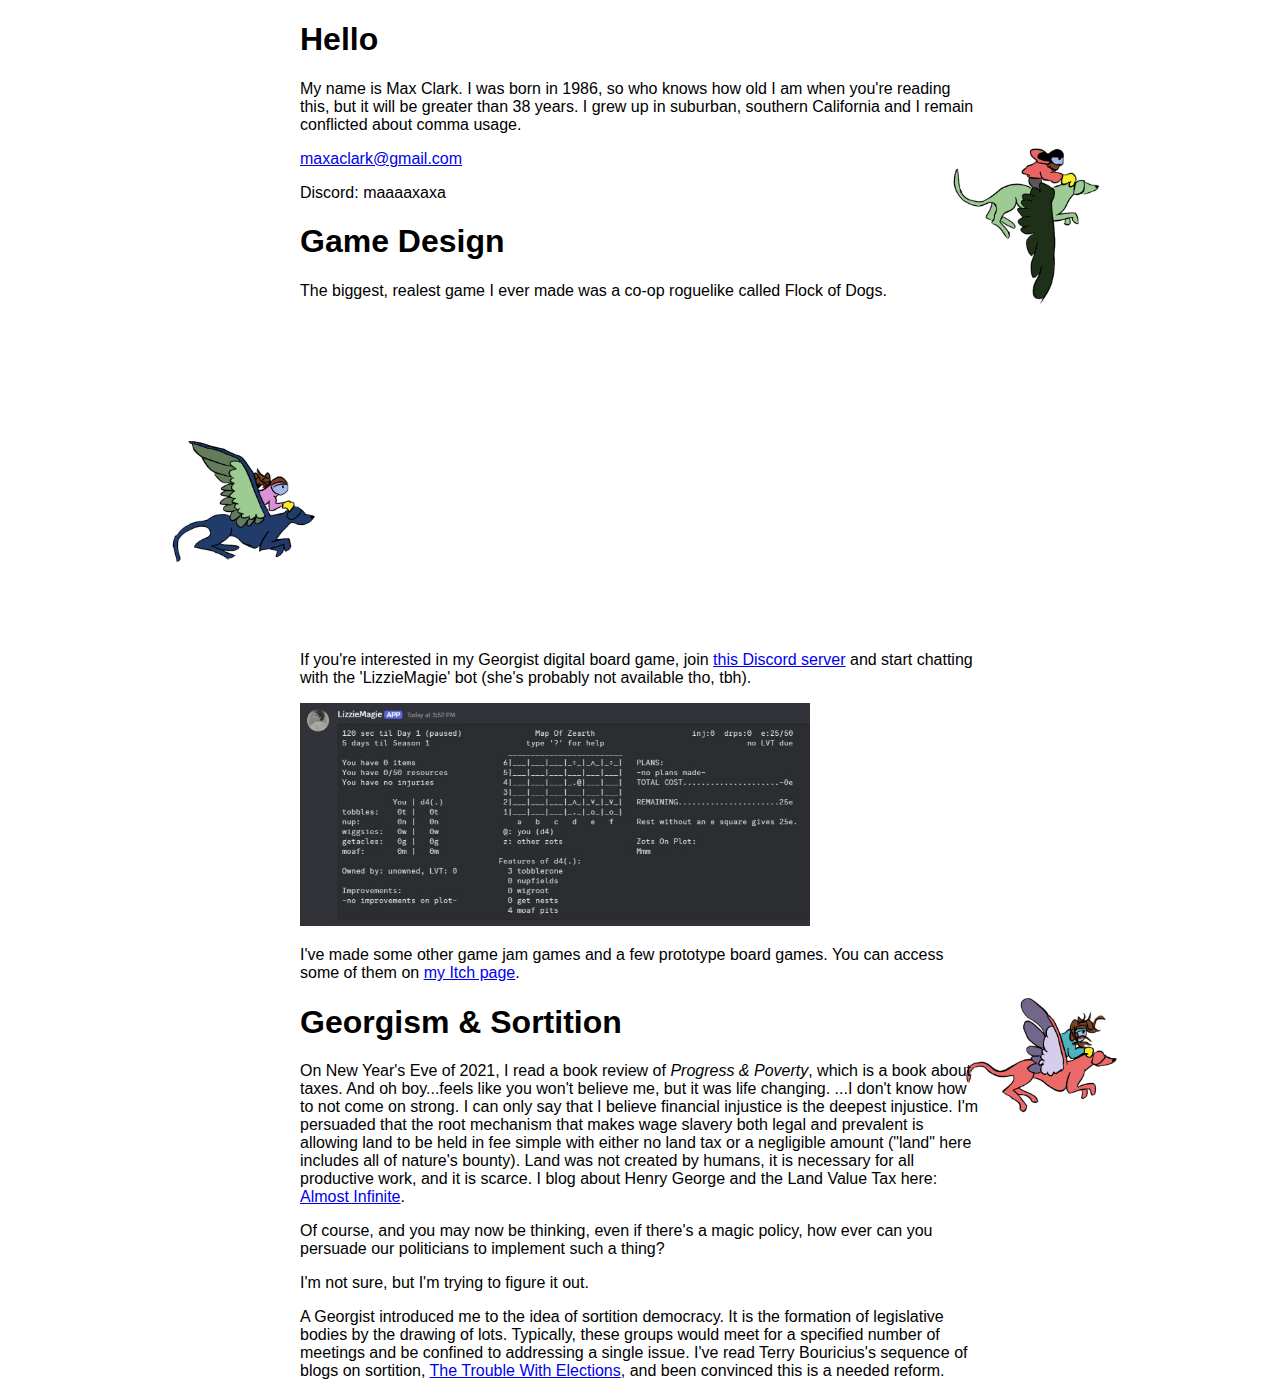
==== index.html @ 20d65252 "- Preparing for dark theme background image" ====
<!DOCTYPE html>
<html lang="en">
<head>
    <meta charset="UTF-8">
    <meta name="viewport" content="width=device-width, initial-scale=1.0">
    <title>maclark doings</title>
    <link rel="stylesheet" href="style.css">
</head>
<body>
    <div class="column">
        <h1>Hello
        </h1>
        <p>My name is Max Clark. I was born in 1986, so who knows how old I am when you're reading this, but it will be greater than 38 years. I grew up in suburban, southern California and I remain conflicted about comma usage.
        </p>
        <p><a href="mailto:maxaclark@gmail.com">maxaclark@gmail.com</a></p>
        <p>Discord: maaaaxaxa</p>

        <h1>Game Design</h1>
        <p>The biggest, realest game I ever made was a co-op roguelike called Flock of Dogs.
        </p>
        <p> <iframe width="560" height="315" src="https://www.youtube.com/embed/8TqlOwML9UY?si=XN2mHTxfJIgg6G2E" title="YouTube video player" frameborder="0" allow="accelerometer; autoplay; clipboard-write; encrypted-media; gyroscope; picture-in-picture; web-share" referrerpolicy="strict-origin-when-cross-origin" allowfullscreen></iframe>
        </p>
        <p> If you're interested in my Georgist digital board game, join <a href="https://discord.gg/MFqvBDgk5e">this Discord server</a> and start chatting with the 'LizzieMagie' bot (she's probably not available tho, tbh).
        </p>
        <p> <img src="lizzesays.jpg" alt="A beautiful landscape">
        </p>
        <p> I've made some other game jam games and a few prototype board games. You can access some of them on <a href=https://maxclark.itch.io/>my Itch page</a>.
        </p>
        <h1>Georgism & Sortition</h1>
        <p>On New Year's Eve of 2021, I read a book review of <i>Progress & Poverty</i>, which is a book about taxes. And oh boy...feels like you won't believe me, but it was life changing. ...I don't know how to not come on strong. I can only say that I believe financial injustice is the deepest injustice. I'm persuaded that the root mechanism that makes wage slavery both legal and prevalent is allowing land to be held in fee simple with either no land tax or a negligible amount ("land" here includes all of nature's bounty). Land was not created by humans, it is necessary for all productive work, and it is scarce. I blog about Henry George and the Land Value Tax here: <a href="https://almostinfinite.substack.com/">Almost Infinite</a>.
        </p>
        <p> Of course, and you may now be thinking, even if there's a magic policy, how ever can you persuade our politicians to implement such a thing?    
        </p>
        <p> I'm not sure, but I'm trying to figure it out.
        </p>
        <p>A Georgist introduced me to the idea of sortition democracy. It is the formation of legislative bodies by the drawing of lots. Typically, these groups would meet for a specified number of meetings and be confined to addressing a single issue. I've read Terry Bouricius's sequence of blogs on sortition, <a href="https://democracycreative.substack.com/p/the-trouble-with-elections">The Trouble With Elections</a>, and been convinced this is a needed reform.
        </p> 
    </div>
</body>

<script> 
    if (window.matchMedia("(prefers-color-scheme: dark)").matches) {
        document.body.setAttribute("data-theme", "dark-theme");
    }
</script>
</html>
---- style.css ----
:root {
    --var-background-image: url('flock_border.png');
}

[data-theme = "dark-theme"] {
    /*--var-background-image:url('lotsdogs.jpg');*/
} 

body {
    font-family: Georgia, sans-serif;
    color: black;
    
    background-image: var(--var-background-image);
    background-position: center; 
    background-repeat: repeat;
    background-size: cover; 

    display: flex;
    justify-content: center; /* Centers the column horizontally */
    align-items: flex-start; /* Aligns the column to the top */
    min-height: 100vh; /* Ensures the body takes full height */
    margin: 0;
}

.column {
    width: 100%; /* Adjust the width of the column as needed */
    max-width: 680px; /* Optional: Set a max width */
    text-align: left; /* Ensures text inside the column is left-aligned */
}

img {
    width: 75%; /* Default width */
    height: auto;
    max-width: 600px;

    @media (max-width: 768px) {
        width: 100%;
        height: auto;
    }
}
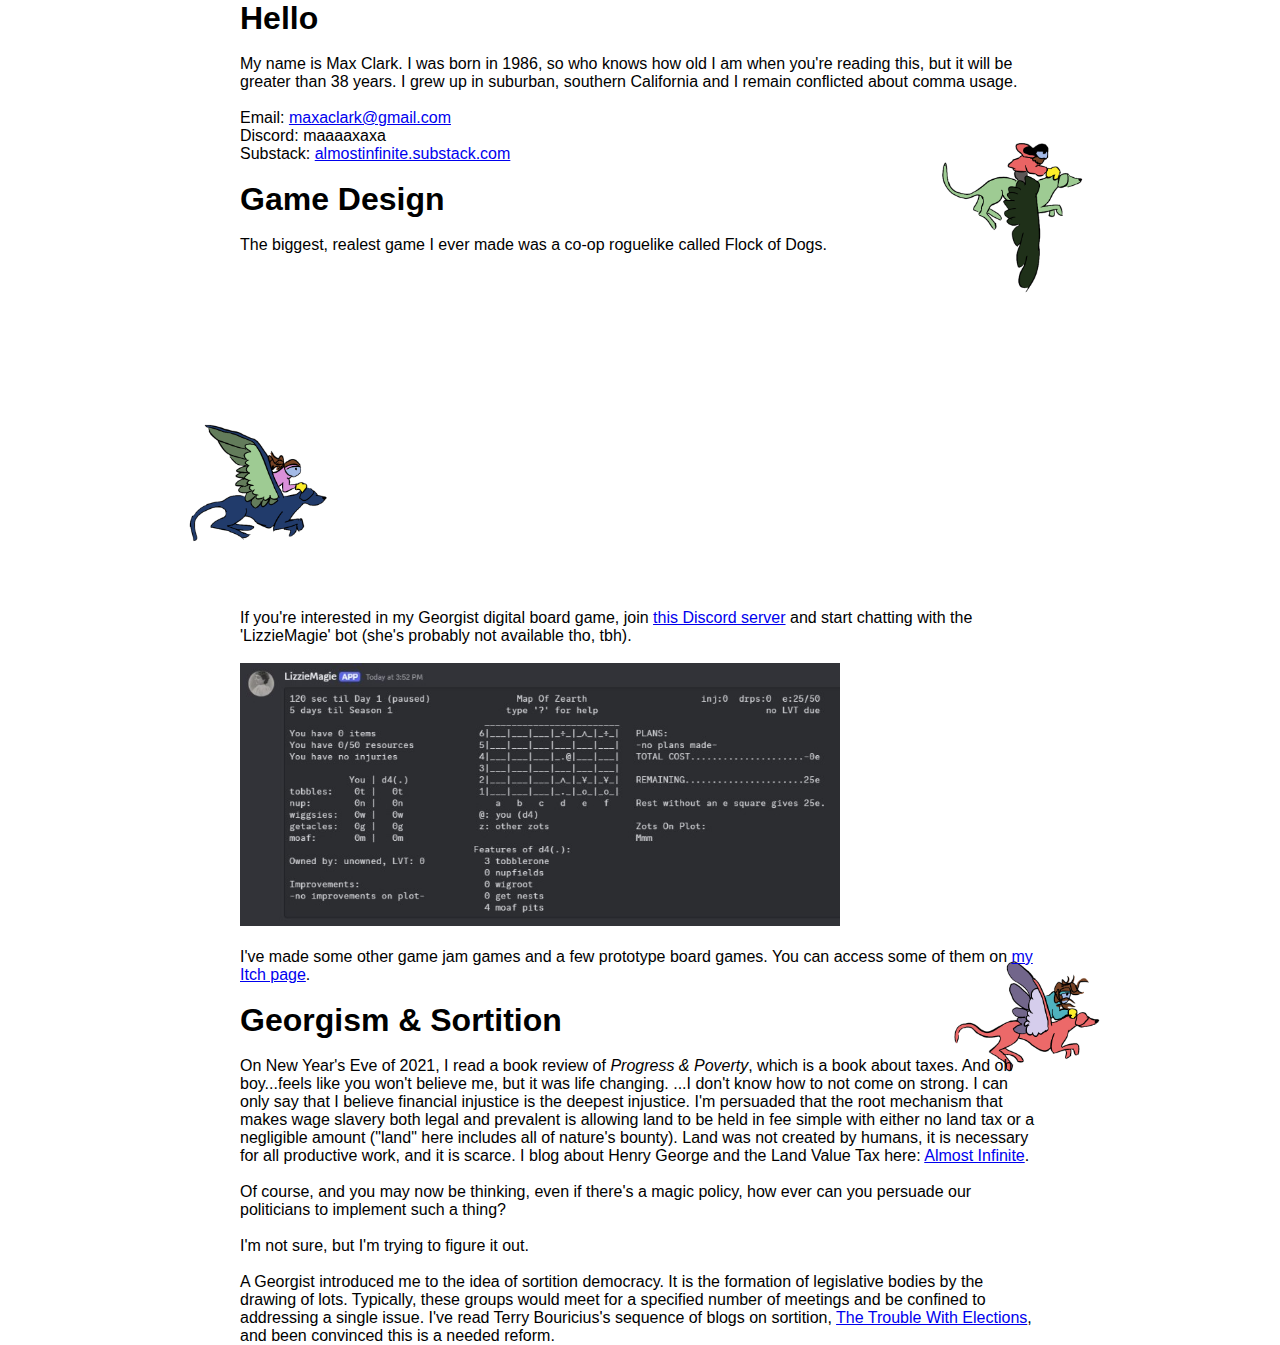
==== commit b45b40ae: "- removed column - added flock_border_night" ====
--- a/index.html
+++ b/index.html
@@ -7,32 +7,48 @@
     <link rel="stylesheet" href="style.css">
 </head>
 <body>
-    <div class="column">
-        <h1>Hello
-        </h1>
+
+    <div class="root">
+        <h1>Hello</h1>
+        <br>
         <p>My name is Max Clark. I was born in 1986, so who knows how old I am when you're reading this, but it will be greater than 38 years. I grew up in suburban, southern California and I remain conflicted about comma usage.
         </p>
-        <p><a href="mailto:maxaclark@gmail.com">maxaclark@gmail.com</a></p>
+        <br>
+        <p hidden> "This is how you do comments in html? idk, fake spam honey pot:"
+            <a href="mailto:johndough@gmail.com">johndough@gmail.com</a>
+        </p>
+        <p>Email: <a href="mailto:maxaclark@gmail.com">maxaclark@gmail.com</a></p>
         <p>Discord: maaaaxaxa</p>
-
+        <p>Substack: <a href="https://almostinfinite.substack.com/">almostinfinite.substack.com</a></p>
+        <br>
         <h1>Game Design</h1>
+        <br>
         <p>The biggest, realest game I ever made was a co-op roguelike called Flock of Dogs.
         </p>
+        <br>
         <p> <iframe width="560" height="315" src="https://www.youtube.com/embed/8TqlOwML9UY?si=XN2mHTxfJIgg6G2E" title="YouTube video player" frameborder="0" allow="accelerometer; autoplay; clipboard-write; encrypted-media; gyroscope; picture-in-picture; web-share" referrerpolicy="strict-origin-when-cross-origin" allowfullscreen></iframe>
         </p>
+        <br>
         <p> If you're interested in my Georgist digital board game, join <a href="https://discord.gg/MFqvBDgk5e">this Discord server</a> and start chatting with the 'LizzieMagie' bot (she's probably not available tho, tbh).
         </p>
+        <br>
         <p> <img src="lizzesays.jpg" alt="A beautiful landscape">
         </p>
+        <br>
         <p> I've made some other game jam games and a few prototype board games. You can access some of them on <a href=https://maxclark.itch.io/>my Itch page</a>.
         </p>
+        <br>
         <h1>Georgism & Sortition</h1>
+        <br>
         <p>On New Year's Eve of 2021, I read a book review of <i>Progress & Poverty</i>, which is a book about taxes. And oh boy...feels like you won't believe me, but it was life changing. ...I don't know how to not come on strong. I can only say that I believe financial injustice is the deepest injustice. I'm persuaded that the root mechanism that makes wage slavery both legal and prevalent is allowing land to be held in fee simple with either no land tax or a negligible amount ("land" here includes all of nature's bounty). Land was not created by humans, it is necessary for all productive work, and it is scarce. I blog about Henry George and the Land Value Tax here: <a href="https://almostinfinite.substack.com/">Almost Infinite</a>.
         </p>
+        <br>
         <p> Of course, and you may now be thinking, even if there's a magic policy, how ever can you persuade our politicians to implement such a thing?    
         </p>
+        <br>
         <p> I'm not sure, but I'm trying to figure it out.
         </p>
+        <br>
         <p>A Georgist introduced me to the idea of sortition democracy. It is the formation of legislative bodies by the drawing of lots. Typically, these groups would meet for a specified number of meetings and be confined to addressing a single issue. I've read Terry Bouricius's sequence of blogs on sortition, <a href="https://democracycreative.substack.com/p/the-trouble-with-elections">The Trouble With Elections</a>, and been convinced this is a needed reform.
         </p> 
     </div>
--- a/style.css
+++ b/style.css
@@ -1,13 +1,28 @@
 :root {
     --var-background-image: url('flock_border.png');
+    --var-color: black;
 }
 
 [data-theme = "dark-theme"] {
-    /*--var-background-image:url('lotsdogs.jpg');*/
+    --var-background-image:url('flock_border_night.png');
+    --var-color: black;
 } 
 
+* { padding:0; margin:0; }
 body {
+    margin-left:1em; 
+    margin-right:1em; 
     font-family: Georgia, sans-serif;
+    color: var(--var-color);
+    background-image: var(--var-background-image);
+    background-size: cover; 
+    background-position: center; 
+}
+.root { width: 100%; margin: auto; max-width:50em;}
+/*
+body {
+
+    
     color: black;
     
     background-image: var(--var-background-image);
@@ -16,17 +31,11 @@
     background-size: cover; 
 
     display: flex;
-    justify-content: center; /* Centers the column horizontally */
-    align-items: flex-start; /* Aligns the column to the top */
-    min-height: 100vh; /* Ensures the body takes full height */
-    margin: 0;
+    justify-content: center; 
+    align-items: flex-start; 
+    min-height: 100vh;
 }
-
-.column {
-    width: 100%; /* Adjust the width of the column as needed */
-    max-width: 680px; /* Optional: Set a max width */
-    text-align: left; /* Ensures text inside the column is left-aligned */
-}
+*/
 
 img {
     width: 75%; /* Default width */
@@ -38,3 +47,11 @@
         height: auto;
     }
 }
+
+@media (min-width:800x){
+    img {
+        flex:100%; 
+        max-width:1000em; 
+        margin-top:0;
+    }
+}
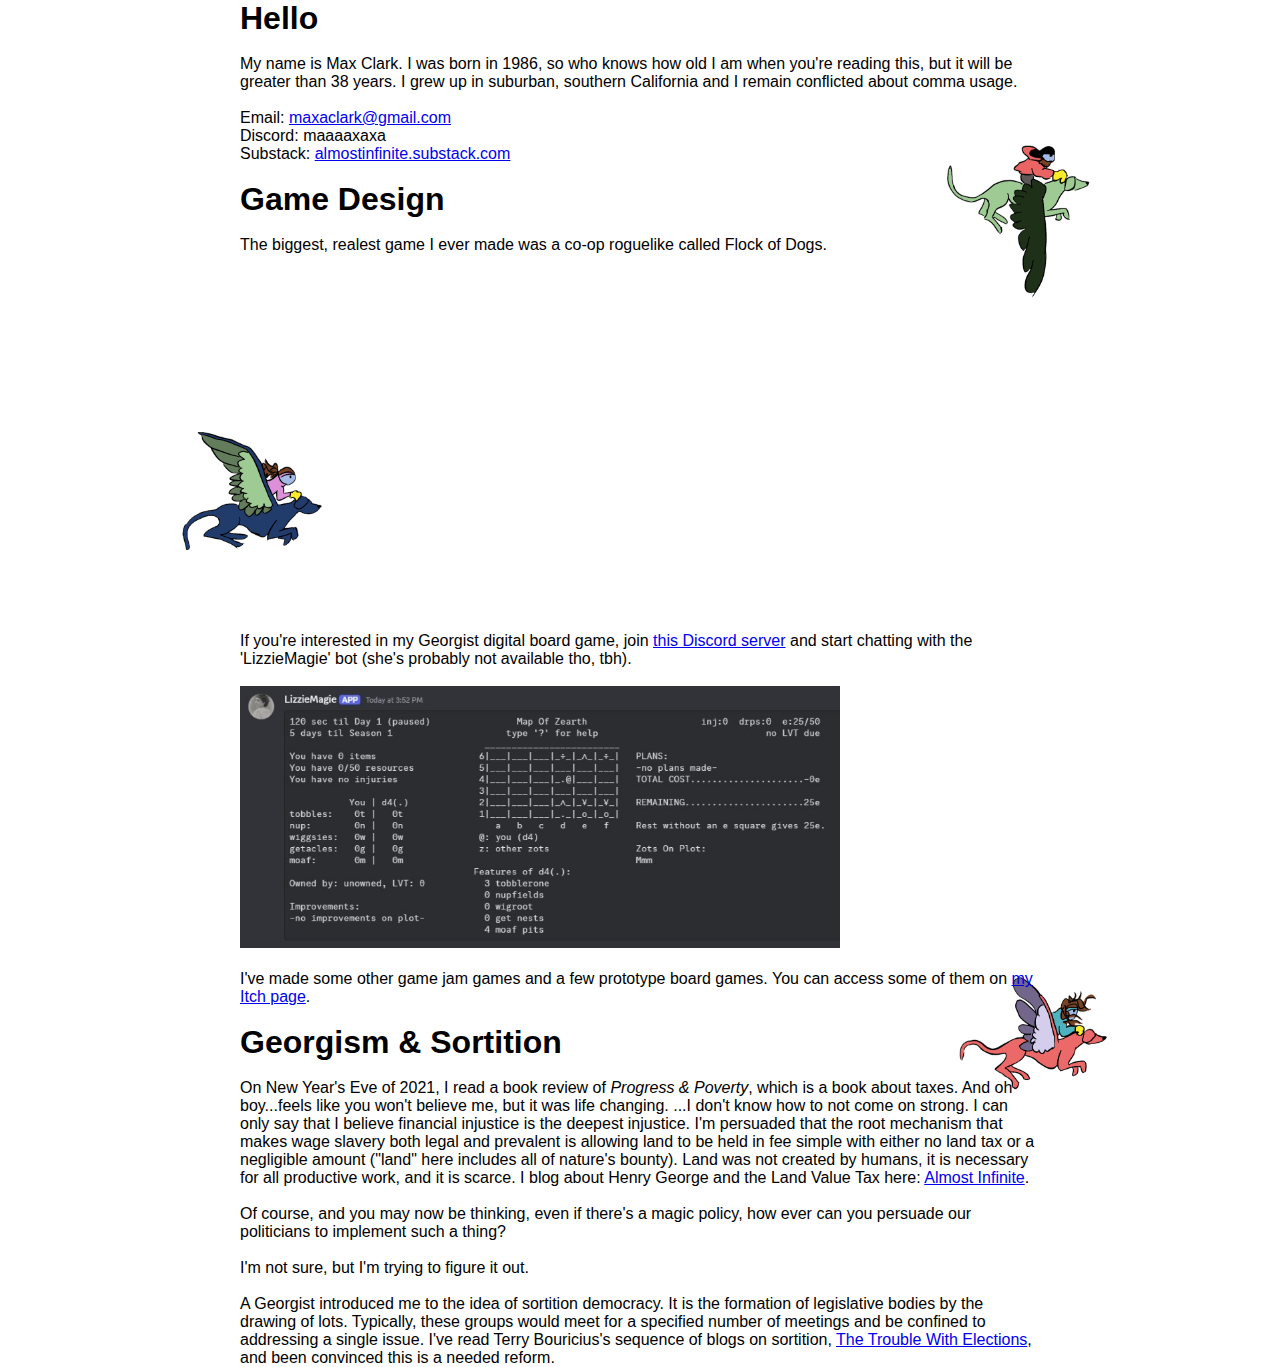
==== commit 64dcc837: "- Maybe video player scales for mobilecorectly now? - Removed some unused images" ====
--- a/index.html
+++ b/index.html
@@ -26,8 +26,12 @@
         <p>The biggest, realest game I ever made was a co-op roguelike called Flock of Dogs.
         </p>
         <br>
+        <div class="auto-resizable-iframe">
+            <div>
         <p> <iframe width="560" height="315" src="https://www.youtube.com/embed/8TqlOwML9UY?si=XN2mHTxfJIgg6G2E" title="YouTube video player" frameborder="0" allow="accelerometer; autoplay; clipboard-write; encrypted-media; gyroscope; picture-in-picture; web-share" referrerpolicy="strict-origin-when-cross-origin" allowfullscreen></iframe>
         </p>
+        </div>
+        </div>
         <br>
         <p> If you're interested in my Georgist digital board game, join <a href="https://discord.gg/MFqvBDgk5e">this Discord server</a> and start chatting with the 'LizzieMagie' bot (she's probably not available tho, tbh).
         </p>
--- a/style.css
+++ b/style.css
@@ -18,24 +18,8 @@
     background-size: cover; 
     background-position: center; 
 }
-.root { width: 100%; margin: auto; max-width:50em;}
-/*
-body {
+.root { width: 100%; margin: auto; max-width:50em;} /* i guess this was for div="root"*/
 
-    
-    color: black;
-    
-    background-image: var(--var-background-image);
-    background-position: center; 
-    background-repeat: repeat;
-    background-size: cover; 
-
-    display: flex;
-    justify-content: center; 
-    align-items: flex-start; 
-    min-height: 100vh;
-}
-*/
 
 img {
     width: 75%; /* Default width */
@@ -48,7 +32,15 @@
     }
 }
 
+iframe {
+    aspect-ratio: 16 / 9;
+    height: auto;
+    width: 100%;
+    max-width:600px;
+}
+
 @media (min-width:800x){
+    
     img {
         flex:100%; 
         max-width:1000em; 
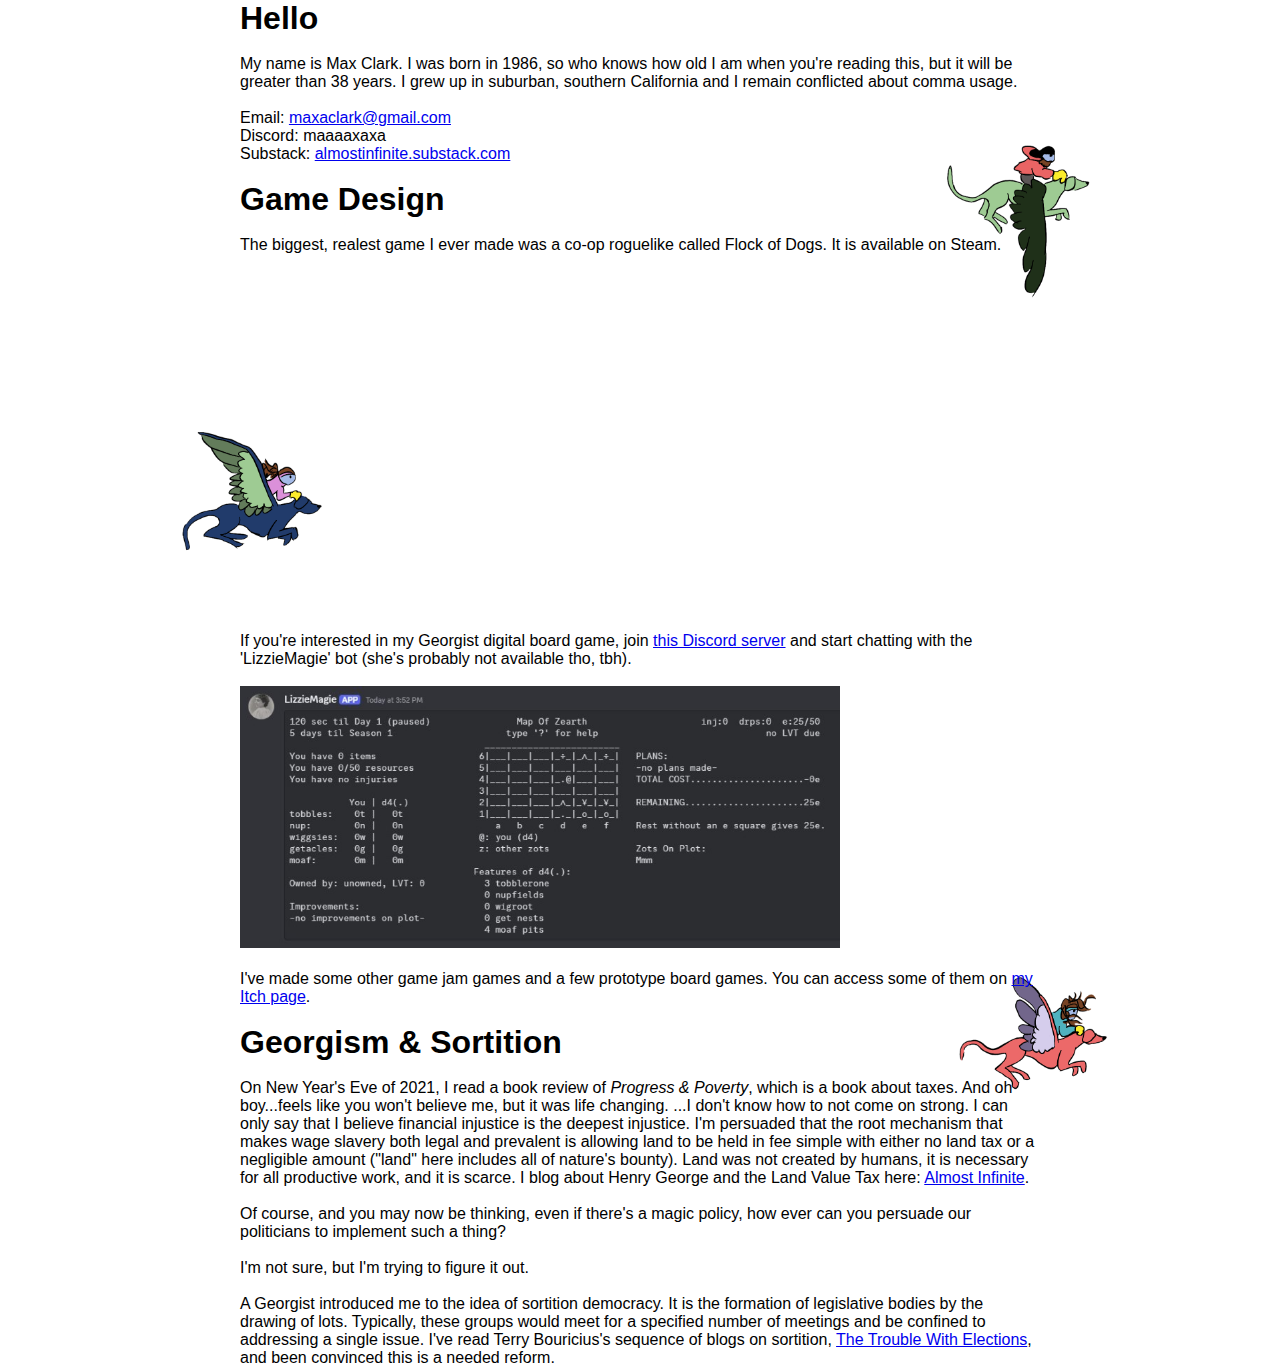
==== commit a85d946d: "- mentioned Steam" ====
--- a/index.html
+++ b/index.html
@@ -23,7 +23,7 @@
         <br>
         <h1>Game Design</h1>
         <br>
-        <p>The biggest, realest game I ever made was a co-op roguelike called Flock of Dogs.
+        <p>The biggest, realest game I ever made was a co-op roguelike called Flock of Dogs. It is available on Steam.
         </p>
         <br>
         <div class="auto-resizable-iframe">
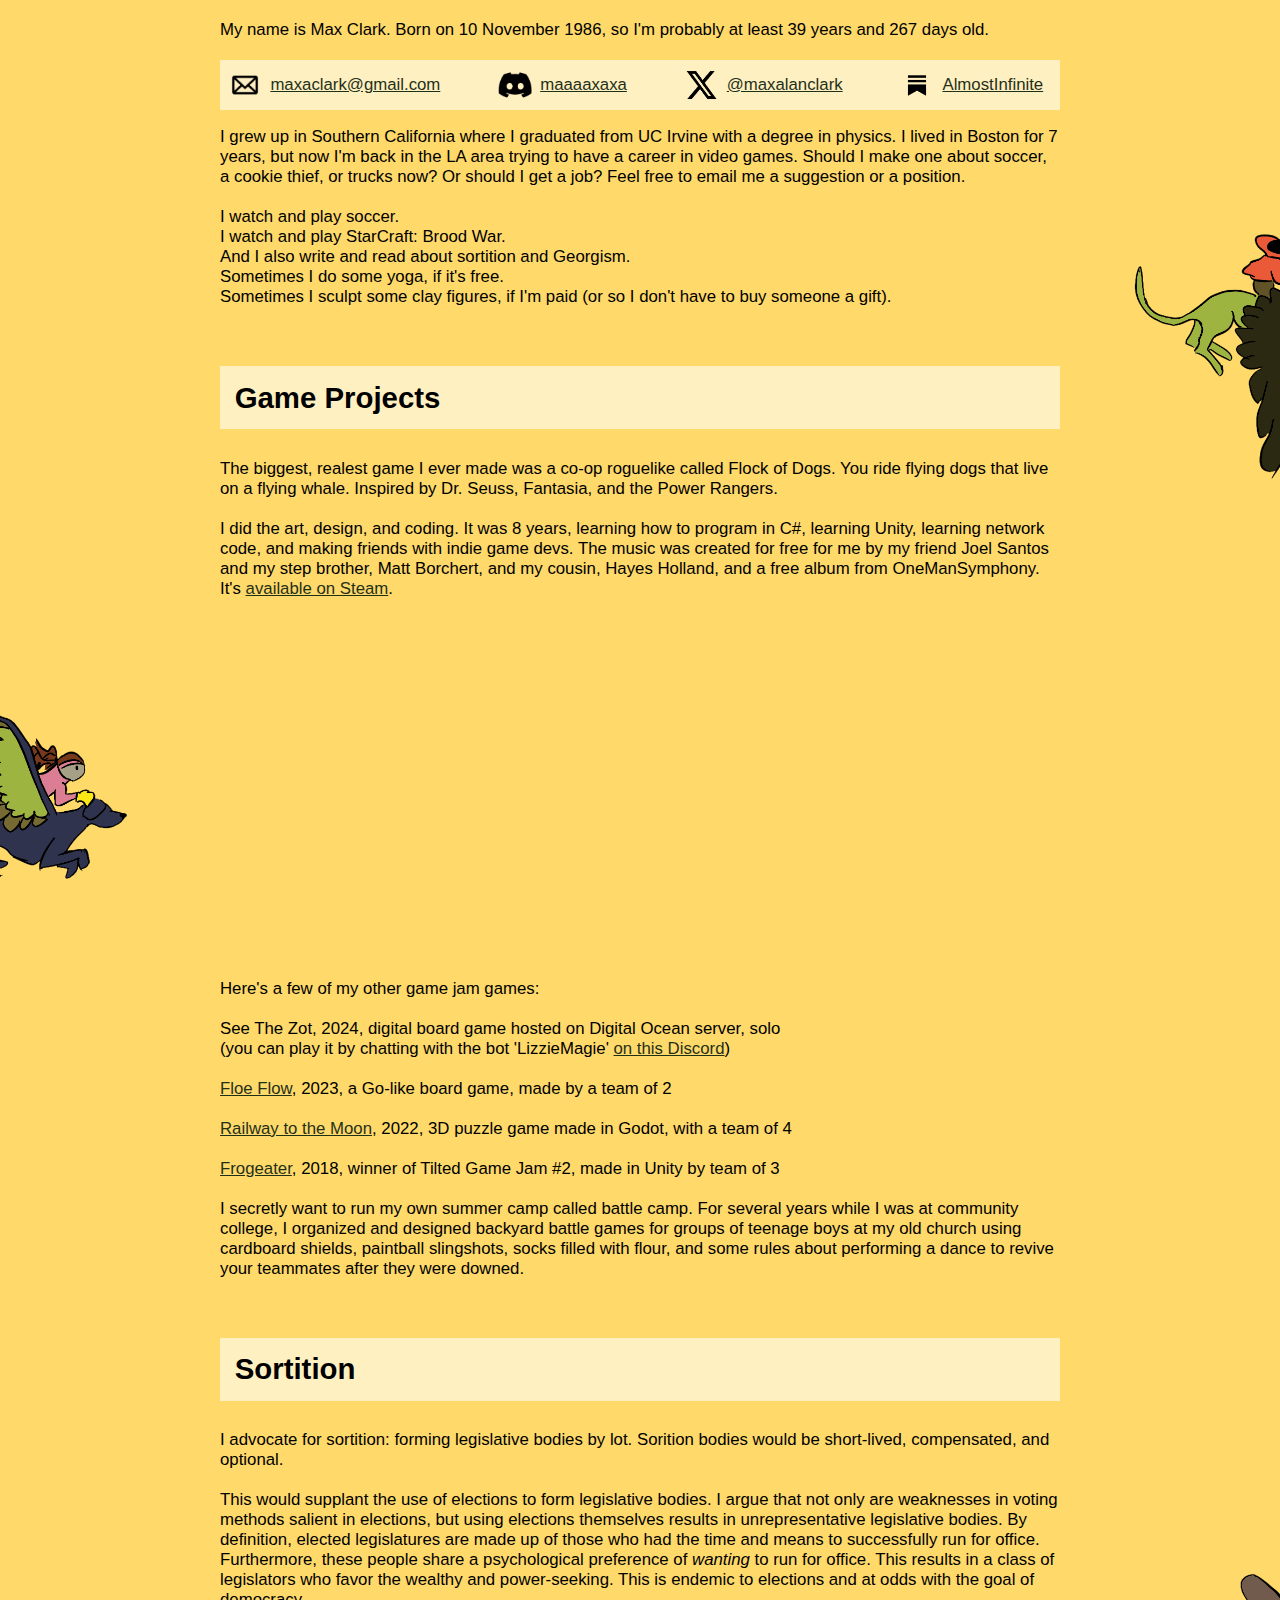
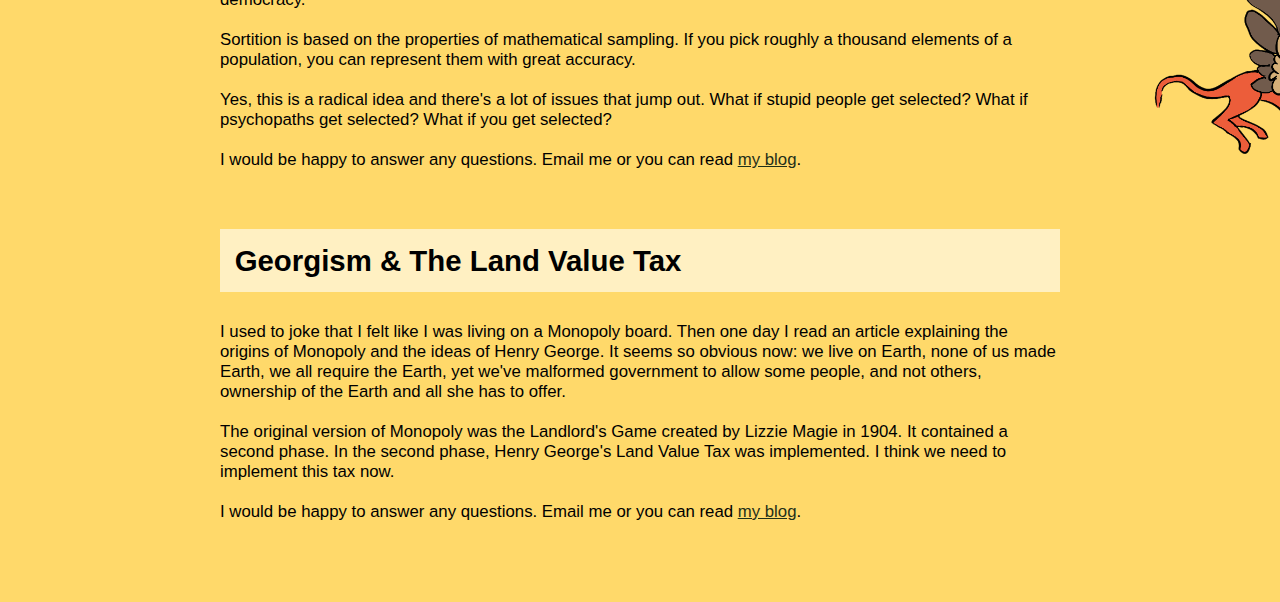
==== commit 1eb93544: "- better george and sortition group" ====
--- a/index.html
+++ b/index.html
@@ -3,27 +3,104 @@
 <head>
     <meta charset="UTF-8">
     <meta name="viewport" content="width=device-width, initial-scale=1.0">
-    <title>maclark doings</title>
-    <link rel="stylesheet" href="style.css">
+    <title>Max Clark's homepage</title>
+
+    <!-- <link rel="stylesheet" href="style.css"> -->
+    
+    <style>
+        * { padding:0; margin:0; font-family:'Lato',sans-serif; }
+        body { 
+            background-color:#ffd96a; 
+            background-image: url('yellow_flock_border.png');
+            background-size: cover; 
+            background-position: center; 
+            color:rgb(0, 0, 0);
+            margin-left:1em; 
+            margin-right:1em; 
+            font-size:1.05em; 
+        }
+        .root { width:100%; margin:auto; max-width:50em; }
+        
+        .ccat { width:8em; margin-left:2em; margin-bottom:1.5em; margin-top:1.5em; }
+        h1 { font-size:1.75em; background-color:#fff0c2; padding:0.5em; margin-bottom:1em; margin-top:2em; }
+        a { color:#1f3019; }
+        h2 { margin-bottom:0.75em; }
+        h3 { margin-bottom:0.5em; }
+        
+        .toplinks2 { display:flex; flex-direction:column; justify-content:space-between; background-color:#fff0c2; margin-bottom:1em; padding-right:1em; }
+          .toplinks2 img { width:2em; height:2em; vertical-align:middle; margin-left:0.5em; margin-right:0.5em; margin-top:0.5em; margin-bottom:0.5em; }
+        
+        .project { display:block; margin-bottom:3em; }
+        .projecttext { flex:80%; }
+        .projectimg { flex:100%; max-width:30em; margin-top:1em; }
+          .projectimg img { width:100%; }
+        
+        .smallproject { display:block; margin-bottom:3em; }
+        .smallprojecttext { flex:80%; }
+        .smallprojectimg { flex:100%; max-width:30em; margin-top:1em; }
+          .smallprojectimg img { width:auto; height:10em; }
+        
+        @media (min-width:850px) {
+          .toplinks2 { flex-direction:row; }
+          .project { display:flex; }
+          .projecttext { padding-right:1em; padding-bottom:1em; }
+          .projectimg { flex:100%; max-width:1000em; margin-top:0; }
+          .smallproject { display:flex; }
+          .smallprojecttext { padding-right:1em; padding-bottom:1em; }
+          .smallprojectimg { flex:100%; max-width:1000em; margin-top:0; }
+        }
+
+        .artwork {
+            max-width: 850px;
+            height: auto;
+        }
+
+        .caption {
+            font-style: italic;
+            margin-top: 8px;
+            text-align: center;
+        }
+        
+    </style>
+
+    <script src="ager.js"></script>
+
 </head>
-<body>
+<body onload="func()">
+
 
     <div class="root">
-        <h1>Hello</h1>
         <br>
-        <p>My name is Max Clark. I was born in 1986, so who knows how old I am when you're reading this, but it will be greater than 38 years. I grew up in suburban, southern California and I remain conflicted about comma usage.
+        <p>My name is Max Clark. Born on 10 November 1986, so I'm probably at least <span id="yearsOld"></span> years and <span id="daysOld"></span> days old.
         </p>
         <br>
-        <p hidden> "This is how you do comments in html? idk, fake spam honey pot:"
-            <a href="mailto:johndough@gmail.com">johndough@gmail.com</a>
+        <div class="toplinks2">
+            <p hidden>This is a false email for spam-bots: <a href="mailto:loremipsum@gmail.com">loremipsum@gmail.com</a></p>
+            <p><img src="images/envelope.png"><a href="mailtomaxaclark@gmail.com">maxaclark@gmail.com</a></p>
+            <p><img src="images/black-discord.png"><a href="https://discordapp.com/users/maaaaxaxa">maaaaxaxa</a></p>
+            <p><a href="https://x.com/maxalanclark"><img src="images/x-twiter.png">@maxalanclark</a></p>
+            <p><a href="https://almostinfinite.substack.com/"><img src="images/black-substack.png">AlmostInfinite</a></p>
+          </div>
+            <p>I grew up in Southern California where I graduated from UC Irvine with a degree in physics. I lived in Boston for 7 years,
+                but now I'm back in the LA area trying to have a career in video games. Should I make one about soccer, a cookie thief, or trucks now?
+                Or should I get a job? Feel free to email me a suggestion or a position. 
+            <br>
+            <br>
+            I watch and play soccer. 
+            <br>I watch and play StarCraft: Brood War.
+            <br>And I also write and read about sortition and Georgism.
+            <br>Sometimes I do some yoga, if it's free.
+            <br>Sometimes I sculpt some clay figures, if I'm paid (or so I don't have to buy someone a gift).
         </p>
-        <p>Email: <a href="mailto:maxaclark@gmail.com">maxaclark@gmail.com</a></p>
-        <p>Discord: maaaaxaxa</p>
-        <p>Substack: <a href="https://almostinfinite.substack.com/">almostinfinite.substack.com</a></p>
-        <br>
-        <h1>Game Design</h1>
-        <br>
-        <p>The biggest, realest game I ever made was a co-op roguelike called Flock of Dogs. It is available on Steam.
+        <h1>Game Projects</h1>
+        <p>The biggest, realest game I ever made was a co-op roguelike called Flock of Dogs. 
+            You ride flying dogs that live on a flying whale. Inspired by Dr. Seuss, Fantasia, and the Power Rangers.
+            <br>
+            <br>
+            I did the art, design, and coding. 
+            It was 8 years, learning how to program in C#, learning Unity, learning network code, and making friends with indie game devs.
+            The music was created for free for me by my friend Joel Santos and my step brother, Matt Borchert, and my cousin, Hayes Holland, and a free album from OneManSymphony.
+            It's <a href="https://store.steampowered.com/app/812380/Flock_of_Dogs/">available on Steam</a>.
         </p>
         <br>
         <div class="auto-resizable-iframe">
@@ -33,28 +110,70 @@
         </div>
         </div>
         <br>
-        <p> If you're interested in my Georgist digital board game, join <a href="https://discord.gg/MFqvBDgk5e">this Discord server</a> and start chatting with the 'LizzieMagie' bot (she's probably not available tho, tbh).
+        <br>
+        <p>Here's a few of my other game jam games:
+            <br>
+            <br>See The Zot, 2024, digital board game hosted on Digital Ocean server, solo
+            <br>(you can play it by chatting with the bot 'LizzieMagie' <a href="https://discord.gg/MFqvBDgk5e">on this Discord</a>)
+            <br>
+            <br><a href=https://patrickgh3.itch.io/floe-flow>Floe Flow</a>, 2023, a Go-like board game, made by a team of 2
+            <br>
+            <br><a href=https://patrickgh3.itch.io/railway-to-the-moon>Railway to the Moon</a>, 2022, 3D puzzle game made in Godot, with a team of 4
+            <br>
+            <!-- <br>Jump on Spoon, 2019, Global Game Jam submission, made in Unity by team of 5
+            <br> -->
+            <br><a href=https://maxclark.itch.io/frogeater>Frogeater</a>, 2018, winner of Tilted Game Jam #2, made in Unity by team of 3
+            <br>
+            <!-- <br>American Ball Hog, 2016, a soccer roguelike, made in Unity, solo
+            <br> -->
+            <br>
+            I secretly want to run my own summer camp called battle camp. 
+            For several years while I was at community college, I organized and designed backyard battle games for groups of teenage boys at my old church using cardboard shields, paintball slingshots, socks filled with flour, and some rules about performing a dance to revive your teammates after they were downed.
+        </p>
+        <h1>Sortition</h1>
+        <p>I advocate for sortition: forming legislative bodies by lot.
+            Sorition bodies would be short-lived, compensated, and optional.
+            <br>
+            <br>            
+            This would supplant the use of elections to form legislative bodies. 
+            I argue that not only are weaknesses in voting methods salient in elections, 
+            but using elections themselves results in unrepresentative legislative bodies. 
+            By definition, elected legislatures are made up of those who had the time and means to successfully run for office. 
+            Furthermore, these people share a psychological preference of <i>wanting</i> to run for office. 
+            This results in a class of legislators who favor the wealthy and power-seeking. 
+            This is endemic to elections and at odds with the goal of democracy.
+            <br>
+            <br>
+            Sortition is based on the properties of mathematical sampling. 
+            If you pick roughly a thousand elements of a population, you can represent them with great accuracy.
+            <br>
+            <br>
+            Yes, this is a radical idea and there's a lot of issues that jump out. 
+            What if stupid people get selected? 
+            What if psychopaths get selected? 
+            What if you get selected?
+            <br>
+            <br>
+            I would be happy to answer any questions. Email me or you can read <a href="https://almostinfinite.substack.com/">my blog</a>.
+        </p> 
+        <h1>Georgism & The Land Value Tax</h1>
+        <p>
+        I used to joke that I felt like I was living on a Monopoly board.
+        Then one day I read an article explaining the origins of Monopoly and the ideas of Henry George.
+        It seems so obvious now: we live on Earth, none of us made Earth, we all require the Earth,
+        yet we've malformed government to allow some people, and not others, ownership of the Earth and all she has to offer.
+        <br>
+        <br>
+        The original version of Monopoly was the Landlord's Game created by Lizzie Magie in 1904. It contained a second phase. 
+        In the second phase, Henry George's Land Value Tax was implemented. I think we need to implement this tax now.
+        <br>
+        <br>
+        I would be happy to answer any questions. Email me or you can read <a href="https://almostinfinite.substack.com/">my blog</a>.
         </p>
         <br>
-        <p> <img src="lizzesays.jpg" alt="A beautiful landscape">
-        </p>
         <br>
-        <p> I've made some other game jam games and a few prototype board games. You can access some of them on <a href=https://maxclark.itch.io/>my Itch page</a>.
-        </p>
         <br>
-        <h1>Georgism & Sortition</h1>
         <br>
-        <p>On New Year's Eve of 2021, I read a book review of <i>Progress & Poverty</i>, which is a book about taxes. And oh boy...feels like you won't believe me, but it was life changing. ...I don't know how to not come on strong. I can only say that I believe financial injustice is the deepest injustice. I'm persuaded that the root mechanism that makes wage slavery both legal and prevalent is allowing land to be held in fee simple with either no land tax or a negligible amount ("land" here includes all of nature's bounty). Land was not created by humans, it is necessary for all productive work, and it is scarce. I blog about Henry George and the Land Value Tax here: <a href="https://almostinfinite.substack.com/">Almost Infinite</a>.
-        </p>
-        <br>
-        <p> Of course, and you may now be thinking, even if there's a magic policy, how ever can you persuade our politicians to implement such a thing?    
-        </p>
-        <br>
-        <p> I'm not sure, but I'm trying to figure it out.
-        </p>
-        <br>
-        <p>A Georgist introduced me to the idea of sortition democracy. It is the formation of legislative bodies by the drawing of lots. Typically, these groups would meet for a specified number of meetings and be confined to addressing a single issue. I've read Terry Bouricius's sequence of blogs on sortition, <a href="https://democracycreative.substack.com/p/the-trouble-with-elections">The Trouble With Elections</a>, and been convinced this is a needed reform.
-        </p> 
     </div>
 </body>
 
--- a/style.css
+++ b/style.css
@@ -1,18 +1,32 @@
 :root {
     --var-background-image: url('flock_border.png');
-    --var-color: black;
+    --var-color: rgb(0, 0, 0);
 }
 
 [data-theme = "dark-theme"] {
-    --var-background-image:url('flock_border_night.png');
-    --var-color: black;
+    /*--var-background-image:url('flock_border_night.png');*/
+    --var-background-image: url('flock_border.png');
+    --var-color: rgb(0, 0,0);
 } 
+
+/*
+ffd96a
+rgb(255, 217, 106)
+rgb(158, 203, 147)
+rgb(31, 48, 25)
+*/
+
+.toplinks2 { display:flex; flex-direction:column; justify-content:space-between; background-color:rgb(255, 217, 106); margin-bottom:1em; padding-right:1em; }
+  .toplinks2 img { width:2em; height:2em; vertical-align:middle; margin-left:0.5em; margin-right:0.5em; margin-top:0.5em; margin-bottom:0.5em; }
+
+h1 { font-size:1.75em; background-color:rgb(255, 217, 106); padding:0.5em; margin-bottom:1em; margin-top:2em; }
+
 
 * { padding:0; margin:0; }
 body {
     margin-left:1em; 
     margin-right:1em; 
-    font-family: Georgia, sans-serif;
+    font-family: -apple-system, BlinkMacSystemFont, 'Segoe UI', Roboto, Oxygen, Ubuntu, Cantarell, 'Open Sans', 'Helvetica Neue', sans-serif;
     color: var(--var-color);
     background-image: var(--var-background-image);
     background-size: cover; 
@@ -32,6 +46,7 @@
     }
 }
 
+
 iframe {
     aspect-ratio: 16 / 9;
     height: auto;
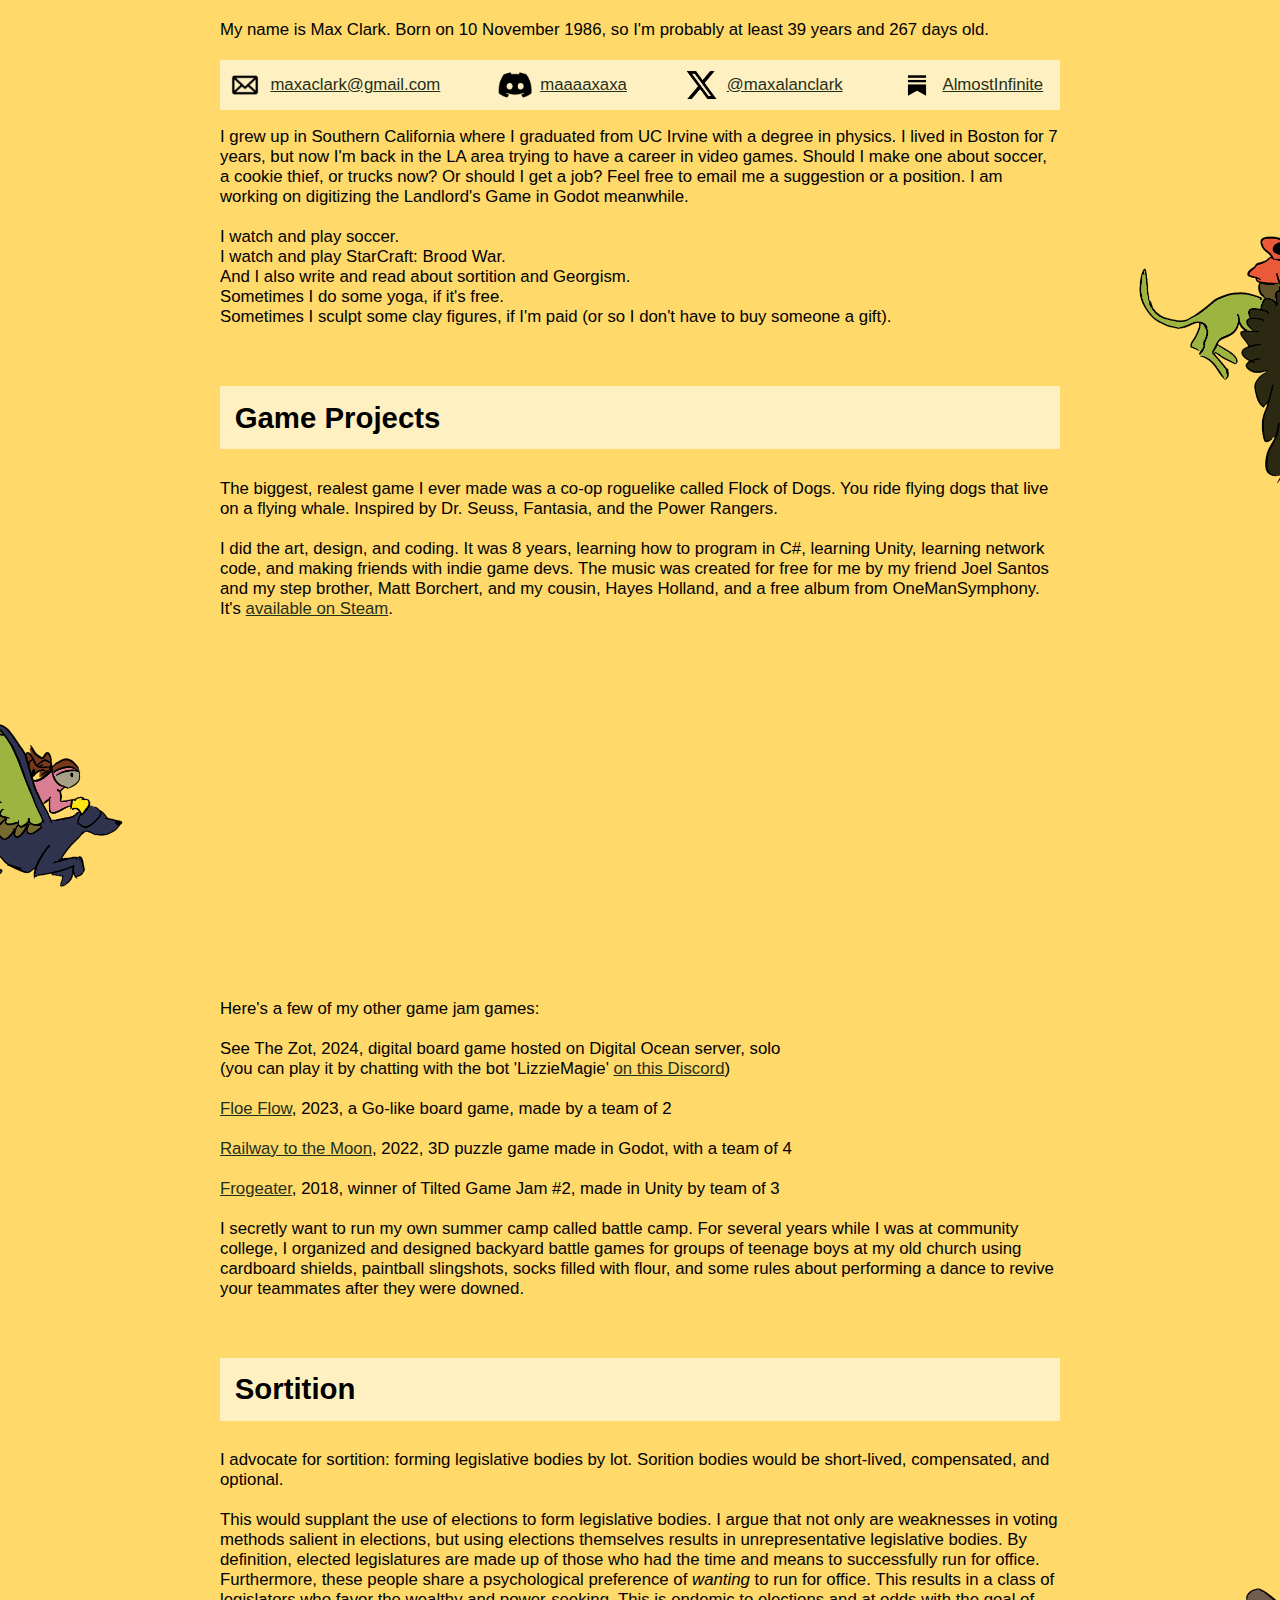
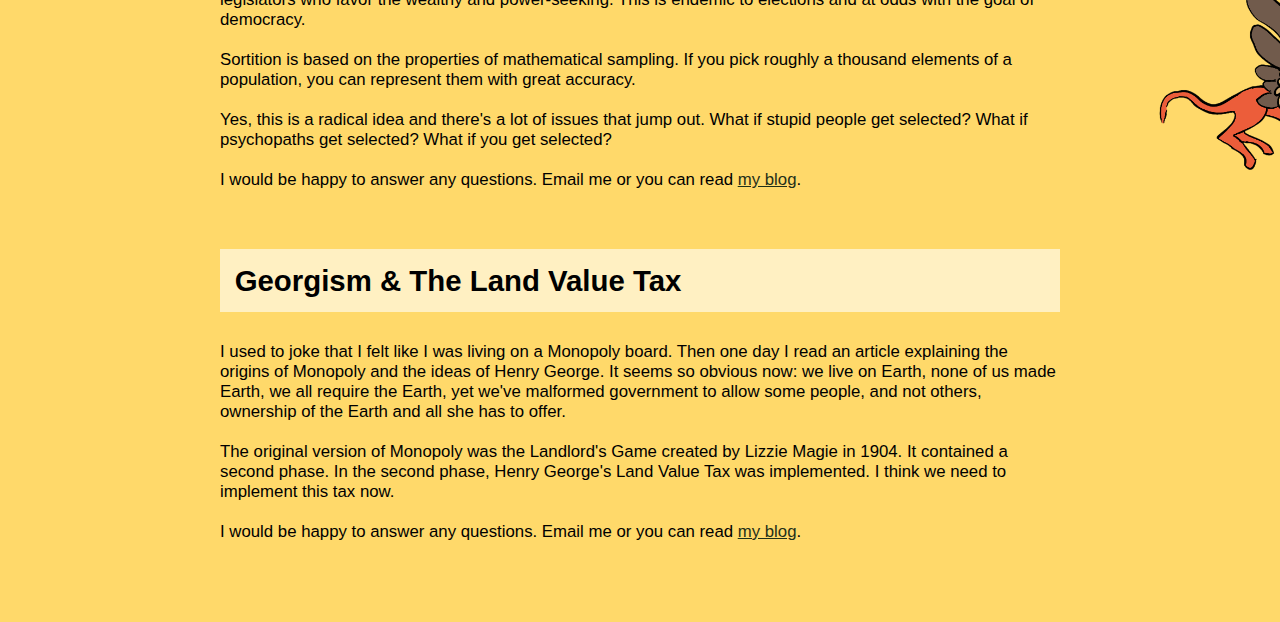
==== commit 43334c0d: "- Mentioneind the landlord's game" ====
--- a/index.html
+++ b/index.html
@@ -83,7 +83,7 @@
           </div>
             <p>I grew up in Southern California where I graduated from UC Irvine with a degree in physics. I lived in Boston for 7 years,
                 but now I'm back in the LA area trying to have a career in video games. Should I make one about soccer, a cookie thief, or trucks now?
-                Or should I get a job? Feel free to email me a suggestion or a position. 
+                Or should I get a job? Feel free to email me a suggestion or a position. I am working on digitizing the Landlord's Game in Godot meanwhile.
             <br>
             <br>
             I watch and play soccer. 
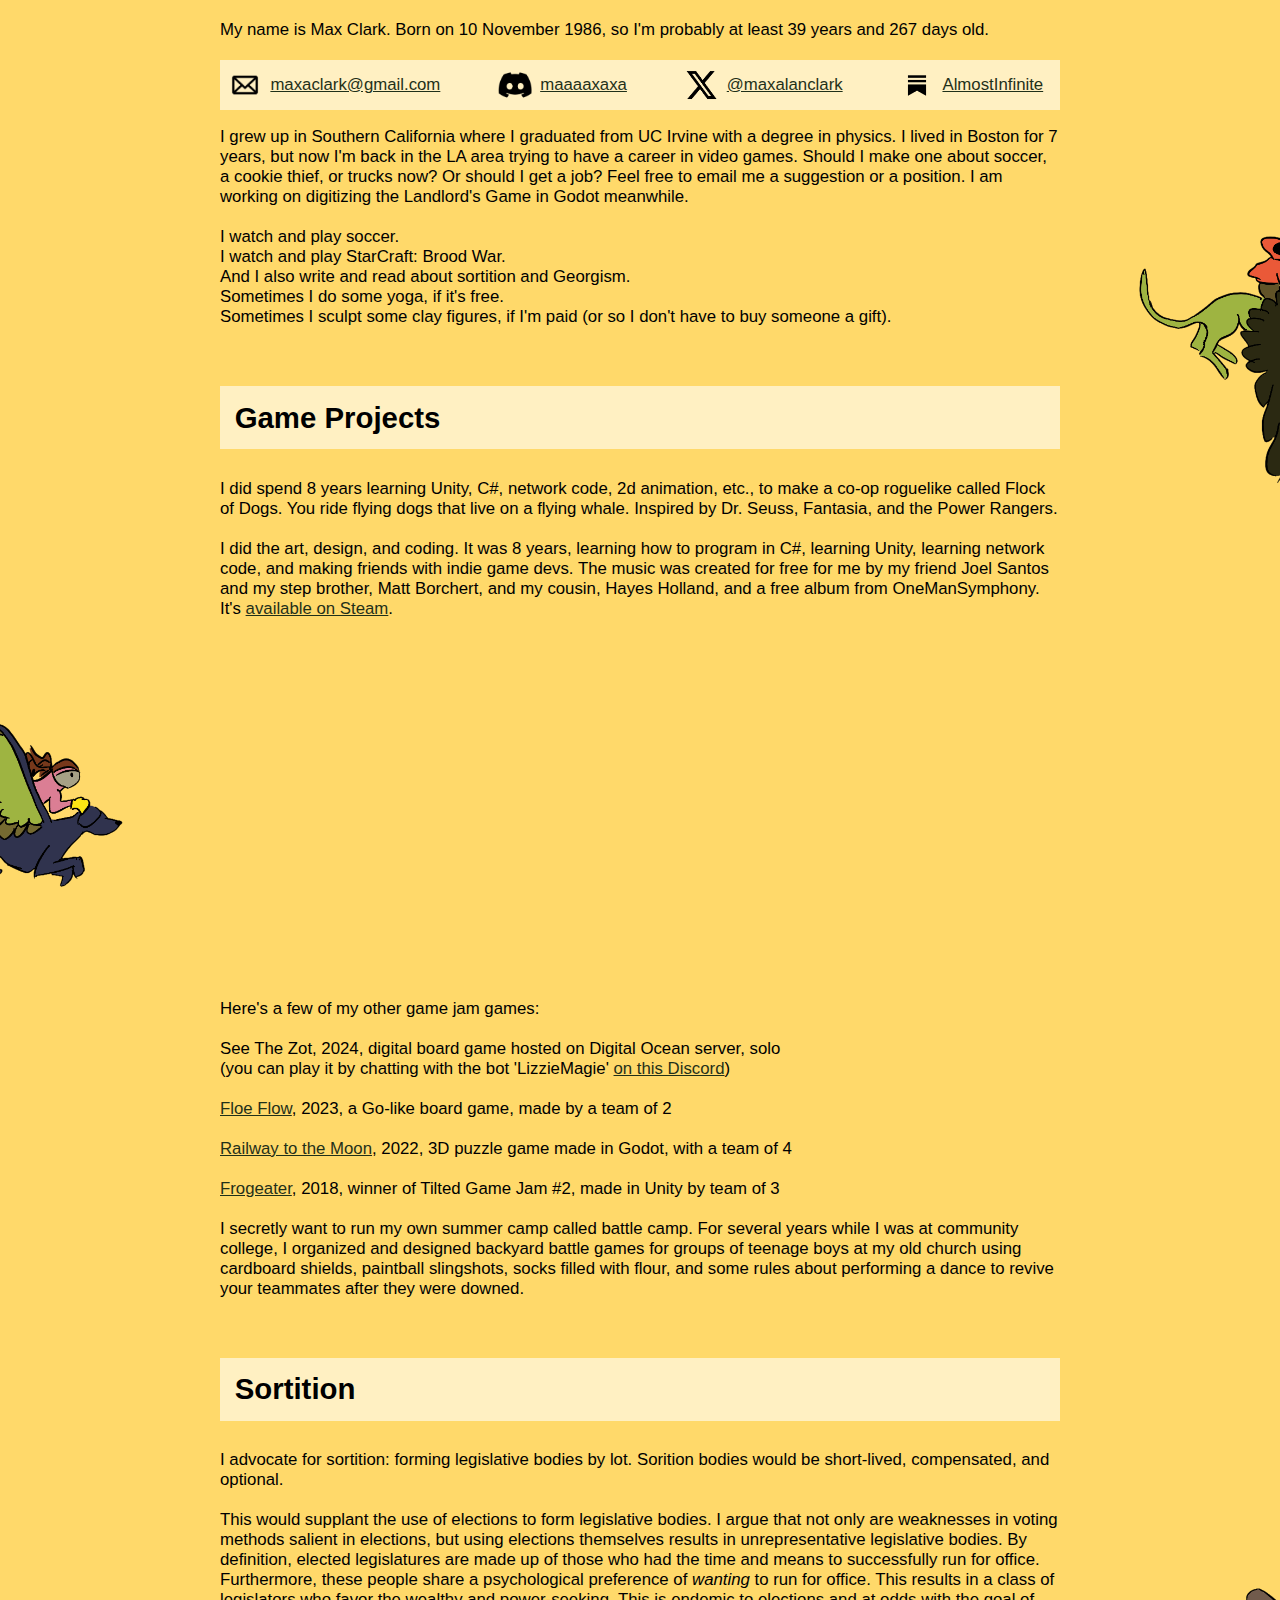
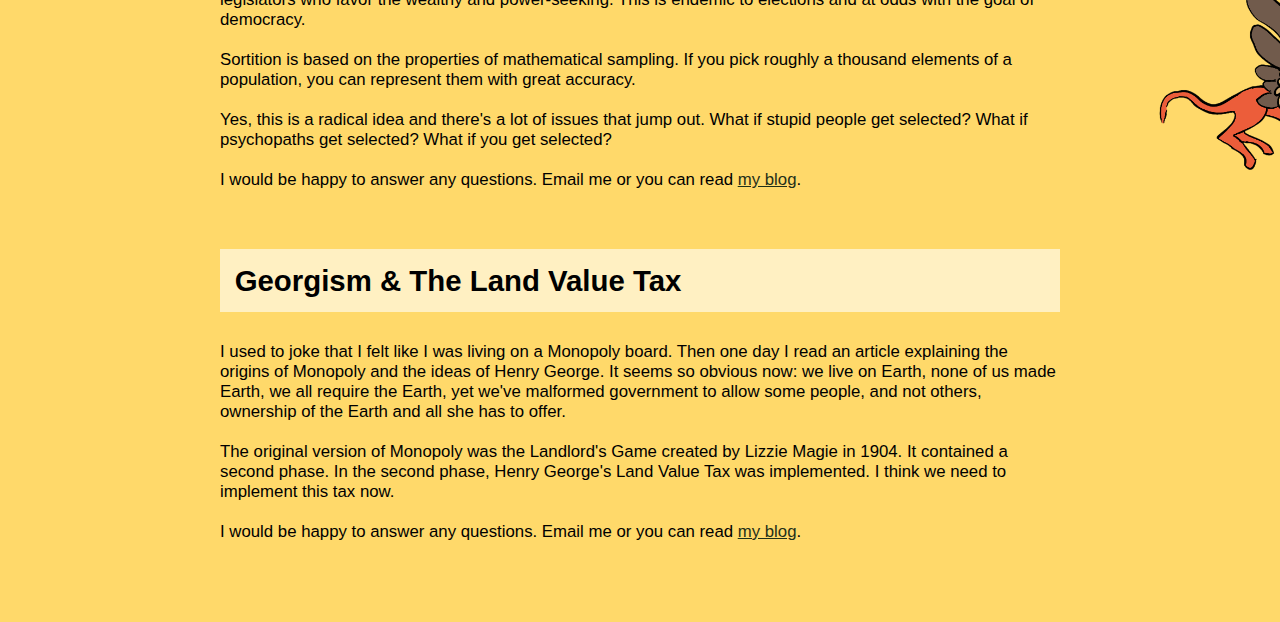
==== commit 8437f165: "Merge branch 'main' of https://github.com/maclark/homepage into main" ====
--- a/index.html
+++ b/index.html
@@ -93,7 +93,7 @@
             <br>Sometimes I sculpt some clay figures, if I'm paid (or so I don't have to buy someone a gift).
         </p>
         <h1>Game Projects</h1>
-        <p>The biggest, realest game I ever made was a co-op roguelike called Flock of Dogs. 
+        <p>I did spend 8 years learning Unity, C#, network code, 2d animation, etc., to make a co-op roguelike called Flock of Dogs. 
             You ride flying dogs that live on a flying whale. Inspired by Dr. Seuss, Fantasia, and the Power Rangers.
             <br>
             <br>
